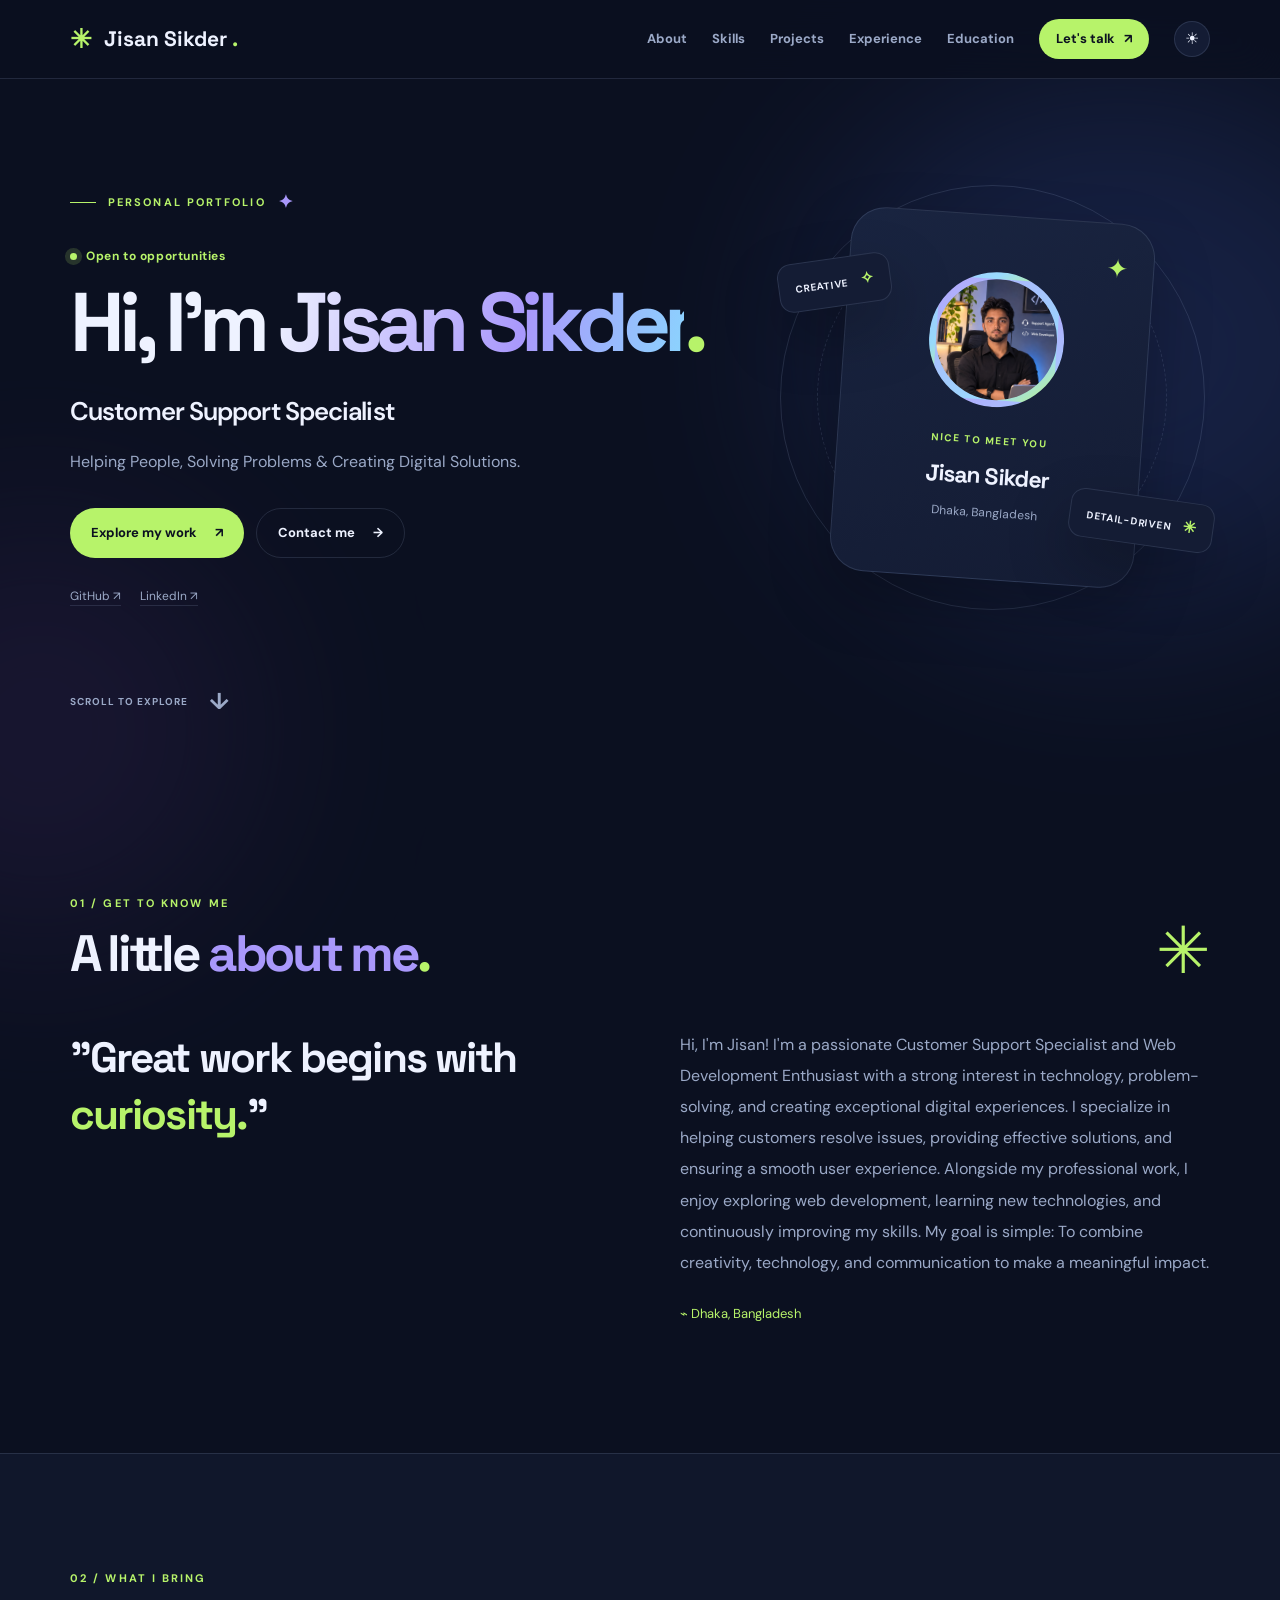
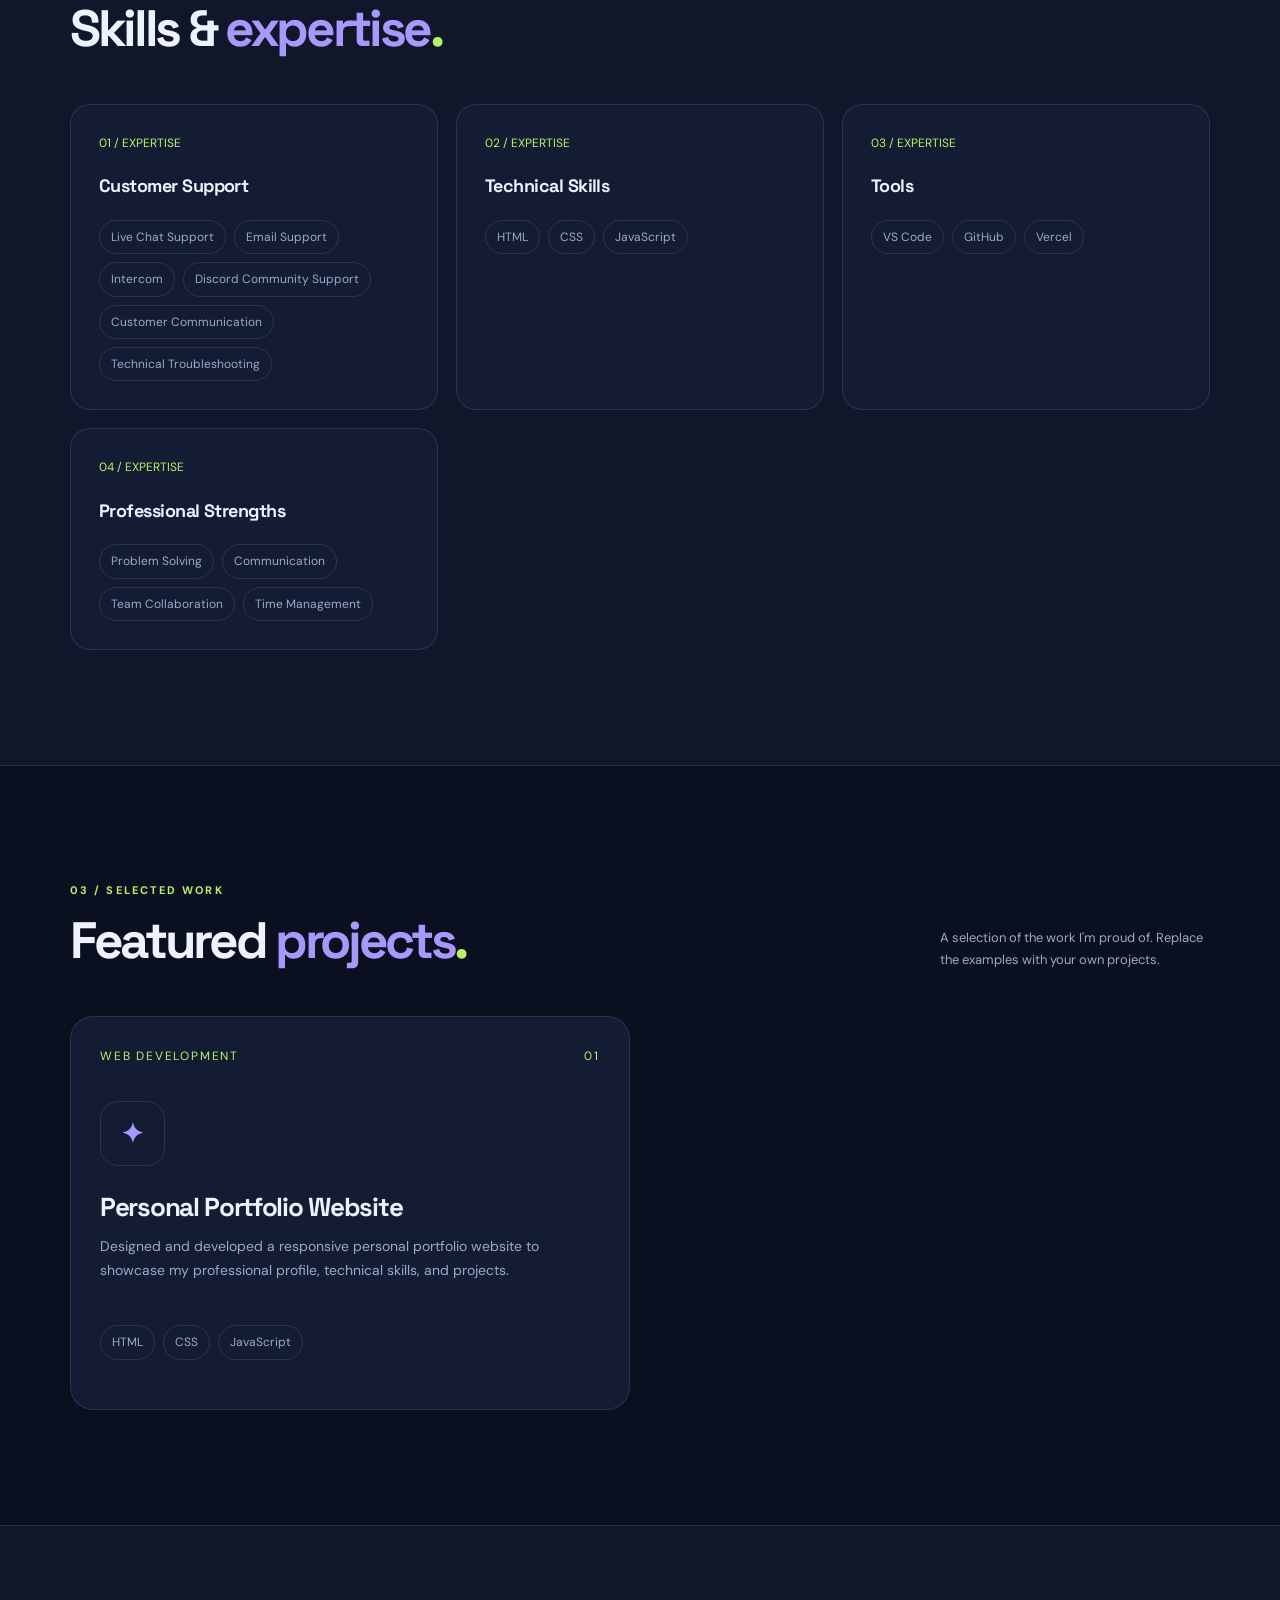
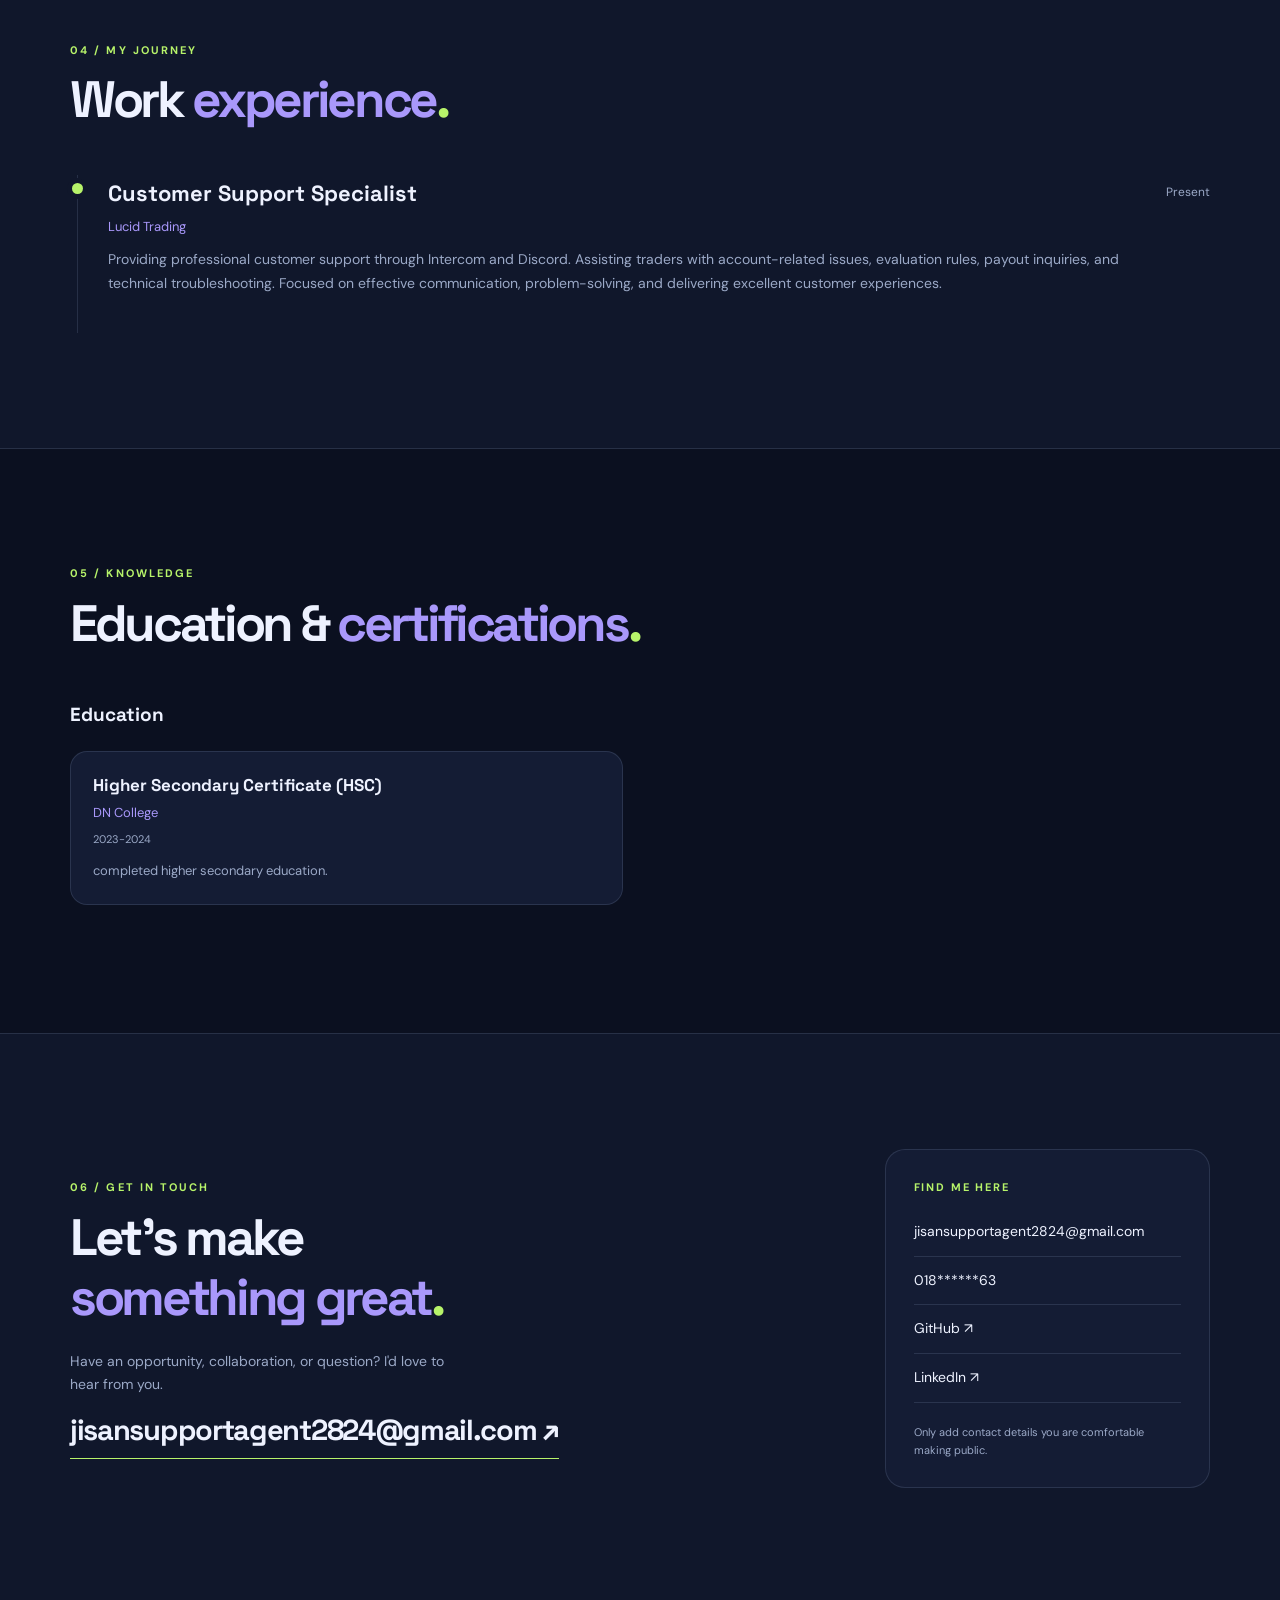
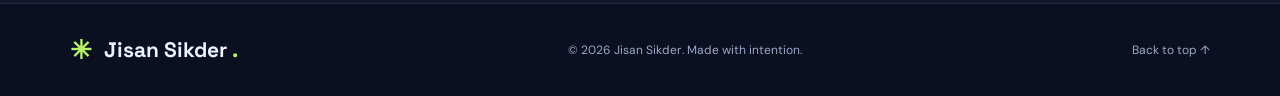
==== index.html @ 28d5f278 "Upload my personal portfolio website" ====
<!DOCTYPE html>
<html lang="en">
<head>
  <meta charset="UTF-8" />
  <meta name="viewport" content="width=device-width, initial-scale=1" />
  <meta name="theme-color" content="#0b1020" />
  <meta name="description" content="Personal portfolio — about, skills, projects and experience." />
  <title>My Portfolio</title>
  <link rel="stylesheet" href="style.css" />
  <script src="data.js"></script>
  <script src="script.js" defer></script>
</head>
<body>
  <a href="#main" class="skip-link">Skip to content</a>
  <div class="glow glow-one" aria-hidden="true"></div>
  <div class="glow glow-two" aria-hidden="true"></div>
  <header class="site-header" id="top">
    <nav class="nav container" aria-label="Main navigation">
      <a href="#top" class="wordmark" aria-label="Back to top"><span class="brand-symbol">✳</span><span id="brand-name">Your Name</span><span class="brand-period">.</span></a>
      <button class="nav-toggle" id="nav-toggle" type="button" aria-expanded="false" aria-controls="nav-links" aria-label="Open menu"><span></span><span></span><span></span></button>
      <div class="nav-links" id="nav-links">
        <a href="#about">About</a>
        <a href="#skills">Skills</a>
        <a href="#projects">Projects</a>
        <a href="#experience">Experience</a>
        <a href="#education">Education</a>
        <a href="#contact" class="nav-contact">Let's talk <span aria-hidden="true">↗</span></a>
        <button class="theme-switch" id="theme-switch" type="button" aria-label="Toggle dark and light theme" title="Toggle theme">☀</button>
      </div>
    </nav>
  </header>

  <main id="main">
    <section class="hero container" aria-labelledby="hero-name">
      <div class="hero-main">
        <div class="hero-copy">
          <p class="eyebrow"><span class="eyebrow-line"></span> PERSONAL PORTFOLIO <span class="star">✦</span></p>
          <p id="availability" class="availability"></p>
          <h1>Hi, I'm <span id="hero-name" class="gradient-text">Your Name</span><span class="dot">.</span></h1>
          <p class="hero-role" id="hero-role">Your Professional Title</p>
          <p class="hero-tagline" id="hero-tagline">Your standout one-line professional introduction.</p>
          <div class="hero-actions">
            <a class="btn btn-primary" href="#projects">Explore my work <span aria-hidden="true">↗</span></a>
            <a class="btn btn-outline" href="#contact">Contact me <span aria-hidden="true">→</span></a>
            <a class="btn btn-outline hide" id="resume-link" href="#" download>Download CV <span aria-hidden="true">↓</span></a>
          </div>
          <div class="hero-social" id="hero-social" aria-label="Social links"></div>
        </div>
        <div class="hero-visual" aria-label="Personal introduction graphic">
          <div class="orbit orbit-one"></div><div class="orbit orbit-two"></div>
          <div class="profile-card">
            <div class="profile-corner">✦</div>
            <div id="profile-picture" class="avatar" aria-hidden="true">YN</div>
            <span class="profile-label">NICE TO MEET YOU</span>
            <strong id="profile-name">Your Name</strong>
            <span id="profile-location" class="profile-location">Your City, Country</span>
          </div>
          <div class="float-tag tag-one">CREATIVE <span>✧</span></div>
          <div class="float-tag tag-two">DETAIL-DRIVEN <span>✳</span></div>
        </div>
      </div>
      <div class="scroll-hint">SCROLL TO EXPLORE <span aria-hidden="true">↓</span></div>
    </section>

    <section class="section container" id="about" aria-labelledby="about-title">
      <div class="section-title-row"><div><p class="eyebrow">01 / GET TO KNOW ME</p><h2 id="about-title">A little <em>about me</em><span class="dot">.</span></h2></div><span class="section-decoration">✳</span></div>
      <div class="about-layout"><div class="large-quote">"Great work begins with <span>curiosity.</span>"</div><div><div id="about-body" class="about-body"></div><p class="location-line">⌁ <span id="about-location">Your City, Country</span></p></div></div>
    </section>

    <section class="section section-tinted" id="skills" aria-labelledby="skills-title">
      <div class="container"><div class="section-title-row"><div><p class="eyebrow">02 / WHAT I BRING</p><h2 id="skills-title">Skills &amp; <em>expertise</em><span class="dot">.</span></h2></div></div><div id="skills-grid" class="skills-grid"></div></div>
    </section>

    <section class="section container" id="projects" aria-labelledby="projects-title">
      <div class="section-title-row"><div><p class="eyebrow">03 / SELECTED WORK</p><h2 id="projects-title">Featured <em>projects</em><span class="dot">.</span></h2></div><p class="section-intro">A selection of the work I'm proud of. Replace the examples with your own projects.</p></div><div id="projects-grid" class="projects-grid"></div>
    </section>

    <section class="section section-tinted" id="experience" aria-labelledby="experience-title">
      <div class="container"><div class="section-title-row"><div><p class="eyebrow">04 / MY JOURNEY</p><h2 id="experience-title">Work <em>experience</em><span class="dot">.</span></h2></div></div><div id="experience-list" class="timeline"></div></div>
    </section>

    <section class="section container" id="education" aria-labelledby="education-title">
      <div class="section-title-row"><div><p class="eyebrow">05 / KNOWLEDGE</p><h2 id="education-title">Education &amp; <em>certifications</em><span class="dot">.</span></h2></div></div><div class="education-grid"><div><h3 class="subsection-title">Education</h3><div id="education-list" class="education-list"></div></div><div id="cert-wrap"><h3 class="subsection-title">Certifications</h3><div id="cert-list" class="education-list"></div></div></div>
    </section>

    <section class="section contact-section" id="contact" aria-labelledby="contact-title">
      <div class="container contact-layout"><div><p class="eyebrow">06 / GET IN TOUCH</p><h2 id="contact-title">Let's make<br/><em>something great</em><span class="dot">.</span></h2><p id="contact-intro" class="contact-intro">Have an opportunity, collaboration, or question? I'd love to hear from you.</p><a class="big-email" id="contact-email" href="mailto:you@example.com">you@example.com <span aria-hidden="true">↗</span></a></div><div class="contact-card"><p class="contact-card-label">FIND ME HERE</p><div id="contact-links" class="contact-links"></div><p class="privacy-note">Only add contact details you are comfortable making public.</p></div></div>
    </section>
  </main>

  <footer class="footer"><div class="container footer-inner"><a class="wordmark" href="#top"><span class="brand-symbol">✳</span><span id="footer-name">Your Name</span><span class="brand-period">.</span></a><p>© <span id="year"></span> <span id="copyright-name">Your Name</span>. Made with intention.</p><a href="#top" class="back-to-top">Back to top ↑</a></div></footer>
</body>
</html>
---- style.css ----
@import url('https://fonts.googleapis.com/css2?family=DM+Sans:wght@400;500;600;700&family=Space+Grotesk:wght@400;500;600;700&display=swap');
:root{--bg:#0b1020;--bg-tinted:#10172b;--card:#141c34;--card2:#192440;--text:#eef2ff;--muted:#9ba9c7;--border:rgba(194,211,255,.13);--accent:#b7f36a;--purple:#a998fb;--blue:#8ad5fe;--shadow:0 25px 60px rgba(0,0,0,.25);color-scheme:dark}
:root[data-theme="light"]{--bg:#f7f8fd;--bg-tinted:#eef2fa;--card:#fff;--card2:#e9eff9;--text:#19213b;--muted:#5d6681;--border:rgba(35,50,90,.14);--accent:#4c7920;--purple:#6953d5;--blue:#2867a3;--shadow:0 20px 50px rgba(40,55,100,.09);color-scheme:light}
*{box-sizing:border-box}html{scroll-behavior:smooth;scroll-padding-top:90px}body{margin:0;background:var(--bg);color:var(--text);font:16px/1.7 'DM Sans',sans-serif;overflow-x:hidden}a{color:inherit;text-decoration:none}button{font:inherit}a:focus-visible,button:focus-visible{outline:3px solid var(--accent);outline-offset:4px}::selection{background:var(--accent);color:var(--bg)}.container{width:min(1140px,calc(100% - 48px));margin-inline:auto}.hide{display:none!important}.dot{color:var(--accent)}.glow{position:absolute;pointer-events:none;filter:blur(100px);opacity:.28;border-radius:50%;z-index:-1}.glow-one{top:80px;right:-150px;width:620px;height:540px;background:#334b9a}.glow-two{top:520px;left:-170px;width:420px;height:420px;background:#3d265c}.skip-link{position:absolute;left:-100vw;top:6px;padding:10px;background:var(--accent);color:#111;z-index:100}.skip-link:focus{left:8px}.site-header{position:sticky;top:0;z-index:20;border-bottom:1px solid var(--border);background:color-mix(in srgb,var(--bg) 85%,transparent);backdrop-filter:blur(20px)}.nav{height:78px;display:flex;align-items:center;justify-content:space-between;gap:22px}.wordmark{font-family:'Space Grotesk',sans-serif;white-space:nowrap;font-size:21px;font-weight:700;display:inline-flex;align-items:center;gap:5px}.brand-symbol{color:var(--accent);font-size:26px;padding-right:7px}.brand-period{color:var(--accent)}.nav-links{display:flex;align-items:center;gap:25px}.nav-links>a{font-size:13px;font-weight:700;color:var(--muted);transition:color .2s}.nav-links>a:hover{color:var(--text)}.nav-links>a.nav-contact{background:var(--accent);color:var(--bg);padding:9px 17px;border-radius:30px}.nav-contact span{margin-left:6px}.theme-switch{border:1px solid var(--border);color:var(--text);background:var(--card);width:36px;height:36px;border-radius:50%;cursor:pointer}.nav-toggle{display:none;background:none;border:0;cursor:pointer;padding:7px}.nav-toggle span{display:block;width:23px;height:2px;background:var(--text);margin:5px 0}.hero{min-height:700px;padding-top:93px;position:relative}.hero-main{display:grid;grid-template-columns:1.2fr .8fr;gap:50px;align-items:center}.eyebrow{font-size:11px;color:var(--accent);font-weight:700;letter-spacing:.19em;display:flex;gap:12px;align-items:center;text-transform:uppercase}.eyebrow-line{width:26px;height:1px;background:var(--accent)}.star{color:var(--purple);font-size:18px}.availability{margin:28px 0 10px;color:var(--accent);font-size:12px;letter-spacing:.05em;font-weight:700}.availability:not(:empty):before{content:'';display:inline-block;width:7px;height:7px;background:var(--accent);border-radius:50%;margin-right:9px;box-shadow:0 0 0 5px color-mix(in srgb,var(--accent) 16%,transparent)}h1,h2,h3,p{margin-top:0}h1,h2,h3,.large-quote,.profile-card strong{font-family:'Space Grotesk',sans-serif}h1{font-size:clamp(55px,6.5vw,99px);line-height:1.03;letter-spacing:-.075em;max-width:770px;margin:14px 0 24px;font-weight:700}.gradient-text{background:linear-gradient(105deg,var(--text),var(--purple) 60%,var(--blue));color:transparent;background-clip:text;-webkit-background-clip:text}.hero-role{font-size:clamp(20px,2vw,28px);font-weight:600;letter-spacing:-.035em;margin-bottom:13px}.hero-tagline{color:var(--muted);max-width:530px;font-size:16px;line-height:1.85}.hero-actions{display:flex;gap:12px;flex-wrap:wrap;margin-top:32px}.btn{display:inline-flex;align-items:center;gap:18px;font-size:13px;font-weight:700;border-radius:40px;padding:13px 21px;transition:transform .2s}.btn:hover{transform:translateY(-3px)}.btn-primary{background:var(--accent);color:var(--bg)}.btn-outline{border:1px solid var(--border);color:var(--text)}.hero-social{display:flex;gap:19px;margin-top:28px;flex-wrap:wrap}.hero-social a{color:var(--muted);font-size:12px;text-decoration:underline;text-decoration-color:var(--border);text-underline-offset:5px}.hero-social a:hover{color:var(--accent)}.hero-visual{position:relative;min-height:450px;display:grid;place-items:center}.orbit{position:absolute;border:1px solid var(--border);border-radius:50%;width:425px;height:425px}.orbit-two{width:350px;height:350px;border-style:dashed;transform:rotate(25deg)}.profile-card{position:relative;display:flex;flex-direction:column;align-items:center;justify-content:center;text-align:center;background:linear-gradient(160deg,var(--card2),var(--card));border:1px solid var(--border);border-radius:35px;width:305px;height:365px;box-shadow:var(--shadow);transform:rotate(4deg)}.profile-corner{position:absolute;right:25px;top:22px;color:var(--accent);font-size:26px}.avatar{width:135px;height:135px;border-radius:50%;display:grid;place-items:center;margin-bottom:25px;background:linear-gradient(140deg,#a998fb,#8ad5fe 75%,#b7f36a);color:#152035;font-size:40px;font-family:'Space Grotesk',sans-serif;font-weight:700;letter-spacing:-.06em;border:7px solid rgba(255,255,255,.13);overflow:hidden}.avatar img{width:100%;height:100%;object-fit:cover}.profile-label{font-size:10px;font-weight:700;color:var(--accent);letter-spacing:.16em;margin-bottom:8px}.profile-card strong{font-size:23px;letter-spacing:-.04em}.profile-location{font-size:12px;color:var(--muted);margin-top:7px}.float-tag{position:absolute;z-index:2;border:1px solid var(--border);background:var(--card);padding:10px 16px;border-radius:14px;color:var(--text);font-size:10px;letter-spacing:.08em;font-weight:700;box-shadow:var(--shadow)}.float-tag span{color:var(--accent);margin-left:9px;font-size:16px}.tag-one{left:1%;top:19%;transform:rotate(-8deg)}.tag-two{right:-1%;bottom:17%;transform:rotate(8deg)}.scroll-hint{margin-top:60px;display:flex;justify-content:space-between;align-items:center;max-width:160px;color:var(--muted);font-size:10px;font-weight:700;letter-spacing:.1em}.scroll-hint span{font-size:23px}.section{padding-block:115px}.section-tinted{background:var(--bg-tinted);border-block:1px solid var(--border)}.section-title-row{display:flex;justify-content:space-between;gap:20px;align-items:end;margin-bottom:45px}.section-title-row h2,.contact-section h2{font-size:clamp(34px,4vw,59px);line-height:1.17;letter-spacing:-.065em;margin:10px 0 0}.section-title-row h2 em,.contact-section h2 em{font-style:normal;color:var(--purple)}.section-decoration{font-size:65px;color:var(--accent);line-height:1}.section-intro{max-width:270px;font-size:13px;color:var(--muted);margin-bottom:0}.about-layout{display:grid;grid-template-columns:1fr 1fr;gap:80px;align-items:start}.large-quote{font-size:clamp(26px,3.3vw,44px);line-height:1.35;letter-spacing:-.045em;font-weight:700;max-width:460px}.large-quote span{color:var(--accent)}.about-body p{color:var(--muted);line-height:1.95}.location-line{color:var(--accent);font-size:13px;margin-top:25px}.skills-grid{display:grid;grid-template-columns:repeat(3,1fr);gap:18px}.skill-card{border:1px solid var(--border);background:var(--card);border-radius:20px;padding:28px;min-height:208px}.skill-card h3{font-size:18px;letter-spacing:-.03em;margin-bottom:18px}.skill-number{font-size:12px;color:var(--accent);display:block;margin-bottom:18px}.tags{display:flex;flex-wrap:wrap;gap:8px}.tag{font-size:12px;color:var(--muted);border:1px solid var(--border);padding:6px 11px;border-radius:18px}.projects-grid{display:grid;grid-template-columns:repeat(2,1fr);gap:20px}.project-card{border:1px solid var(--border);border-radius:23px;padding:29px;background:var(--card);transition:transform .2s,border-color .2s}.project-card:hover{transform:translateY(-4px);border-color:var(--purple)}.project-top{display:flex;justify-content:space-between;align-items:center}.project-top span{color:var(--accent);font-size:12px;letter-spacing:.15em}.project-mark{width:65px;height:65px;border:1px solid var(--border);border-radius:18px;display:grid;place-items:center;color:var(--purple);font:700 27px 'Space Grotesk',sans-serif;margin:35px 0 19px}.project-card h3{font-size:26px;letter-spacing:-.05em;margin-bottom:6px}.project-card p{color:var(--muted);font-size:14px;margin-bottom:20px;min-height:70px}.project-card .tags{margin-bottom:20px}.project-links{display:flex;gap:18px;font-size:12px;font-weight:700;color:var(--accent)}.project-links a:hover{text-decoration:underline}.timeline{border-left:1px solid var(--border);padding-left:30px;margin-left:7px}.timeline-item{position:relative;display:flex;justify-content:space-between;gap:28px;padding-bottom:38px}.timeline-item:before{content:'';position:absolute;left:-36px;top:8px;width:11px;height:11px;border-radius:50%;background:var(--accent);box-shadow:0 0 0 5px var(--bg-tinted)}.timeline-item h3{font-size:22px;margin:0 0 3px}.timeline-item .org{color:var(--purple);font-size:13px;margin-bottom:10px}.timeline-item p{color:var(--muted);font-size:14px;margin-bottom:0}.period{white-space:nowrap;color:var(--muted);font-size:12px;padding-top:7px}.education-grid{display:grid;grid-template-columns:1fr 1fr;gap:35px}.subsection-title{font-size:19px;margin-bottom:20px}.education-item{border:1px solid var(--border);background:var(--card);padding:22px;border-radius:17px;margin-bottom:13px}.education-item h4{margin:0;font:700 17px 'Space Grotesk',sans-serif}.education-item .org{font-size:13px;color:var(--purple);margin:6px 0 0}.education-item .edu-period{font-size:11px;color:var(--muted);margin-top:6px}.education-item .edu-desc{font-size:13px;color:var(--muted);margin:7px 0 0}.education-item a{font-size:12px;color:var(--accent)}.contact-section{background:var(--bg-tinted);border-top:1px solid var(--border)}.contact-layout{display:grid;grid-template-columns:1.4fr .6fr;gap:55px;align-items:center}.contact-section h2{margin-bottom:22px}.contact-intro{color:var(--muted);font-size:14px;max-width:400px}.big-email{display:inline-block;font:700 clamp(17px,2.6vw,29px) 'Space Grotesk',sans-serif;letter-spacing:-.045em;border-bottom:1px solid var(--accent);padding-bottom:10px;overflow-wrap:anywhere}.big-email span{color:var(--accent)}.contact-card{border:1px solid var(--border);background:var(--card);padding:28px;border-radius:20px}.contact-card-label{color:var(--accent);letter-spacing:.17em;font-weight:700;font-size:11px}.contact-links a,.contact-links p{display:block;border-bottom:1px solid var(--border);padding:12px 0;color:var(--text);font-size:14px;margin:0}.contact-links a span{float:right;color:var(--accent)}.privacy-note{font-size:11px;color:var(--muted);line-height:1.6;margin:21px 0 0}.footer{border-top:1px solid var(--border);padding:24px 0}.footer-inner{display:flex;align-items:center;justify-content:space-between;gap:20px}.footer p,.back-to-top{color:var(--muted);font-size:12px;margin:0}.empty-state{font-size:14px;color:var(--muted);padding:20px;border:1px dashed var(--border);border-radius:14px}
@media(max-width:980px){.nav-links{gap:14px}.hero-main{gap:20px}.hero-visual{transform:scale(.85);transform-origin:center}.skills-grid{grid-template-columns:repeat(2,1fr)}}
@media(max-width:760px){.container{width:min(100% - 36px,1140px)}.nav{height:70px}.nav-toggle{display:block;z-index:22}.nav-links{display:none;position:absolute;top:70px;left:0;right:0;padding:18px;background:var(--card);border-bottom:1px solid var(--border);flex-direction:column;align-items:stretch;gap:9px}.nav-links.open{display:flex}.nav-links>a{padding:8px}.nav-links>a.nav-contact{text-align:center}.theme-switch{align-self:flex-start}.hero{padding-top:58px;min-height:auto}.hero-main{grid-template-columns:1fr;gap:10px}.hero-visual{transform:scale(.88);min-height:430px}.scroll-hint{margin-top:5px}.section{padding-block:75px}.about-layout,.education-grid,.contact-layout{grid-template-columns:1fr;gap:25px}.skills-grid,.projects-grid{grid-template-columns:1fr}.section-title-row{align-items:start}.section-intro{display:none}.section-decoration{display:none}.footer-inner{flex-wrap:wrap}.timeline-item{flex-direction:column;gap:0}.period{order:-1;margin-bottom:8px}}@media(max-width:400px){h1{font-size:49px}.hero-visual{transform:scale(.72);margin:-35px 0}.hero-actions .btn{padding:12px 16px;font-size:12px}.hero{padding-top:40px}.profile-card{width:300px}}
@media(prefers-reduced-motion:reduce){html{scroll-behavior:auto}*,*:before,*:after{transition:none!important;animation:none!important}}
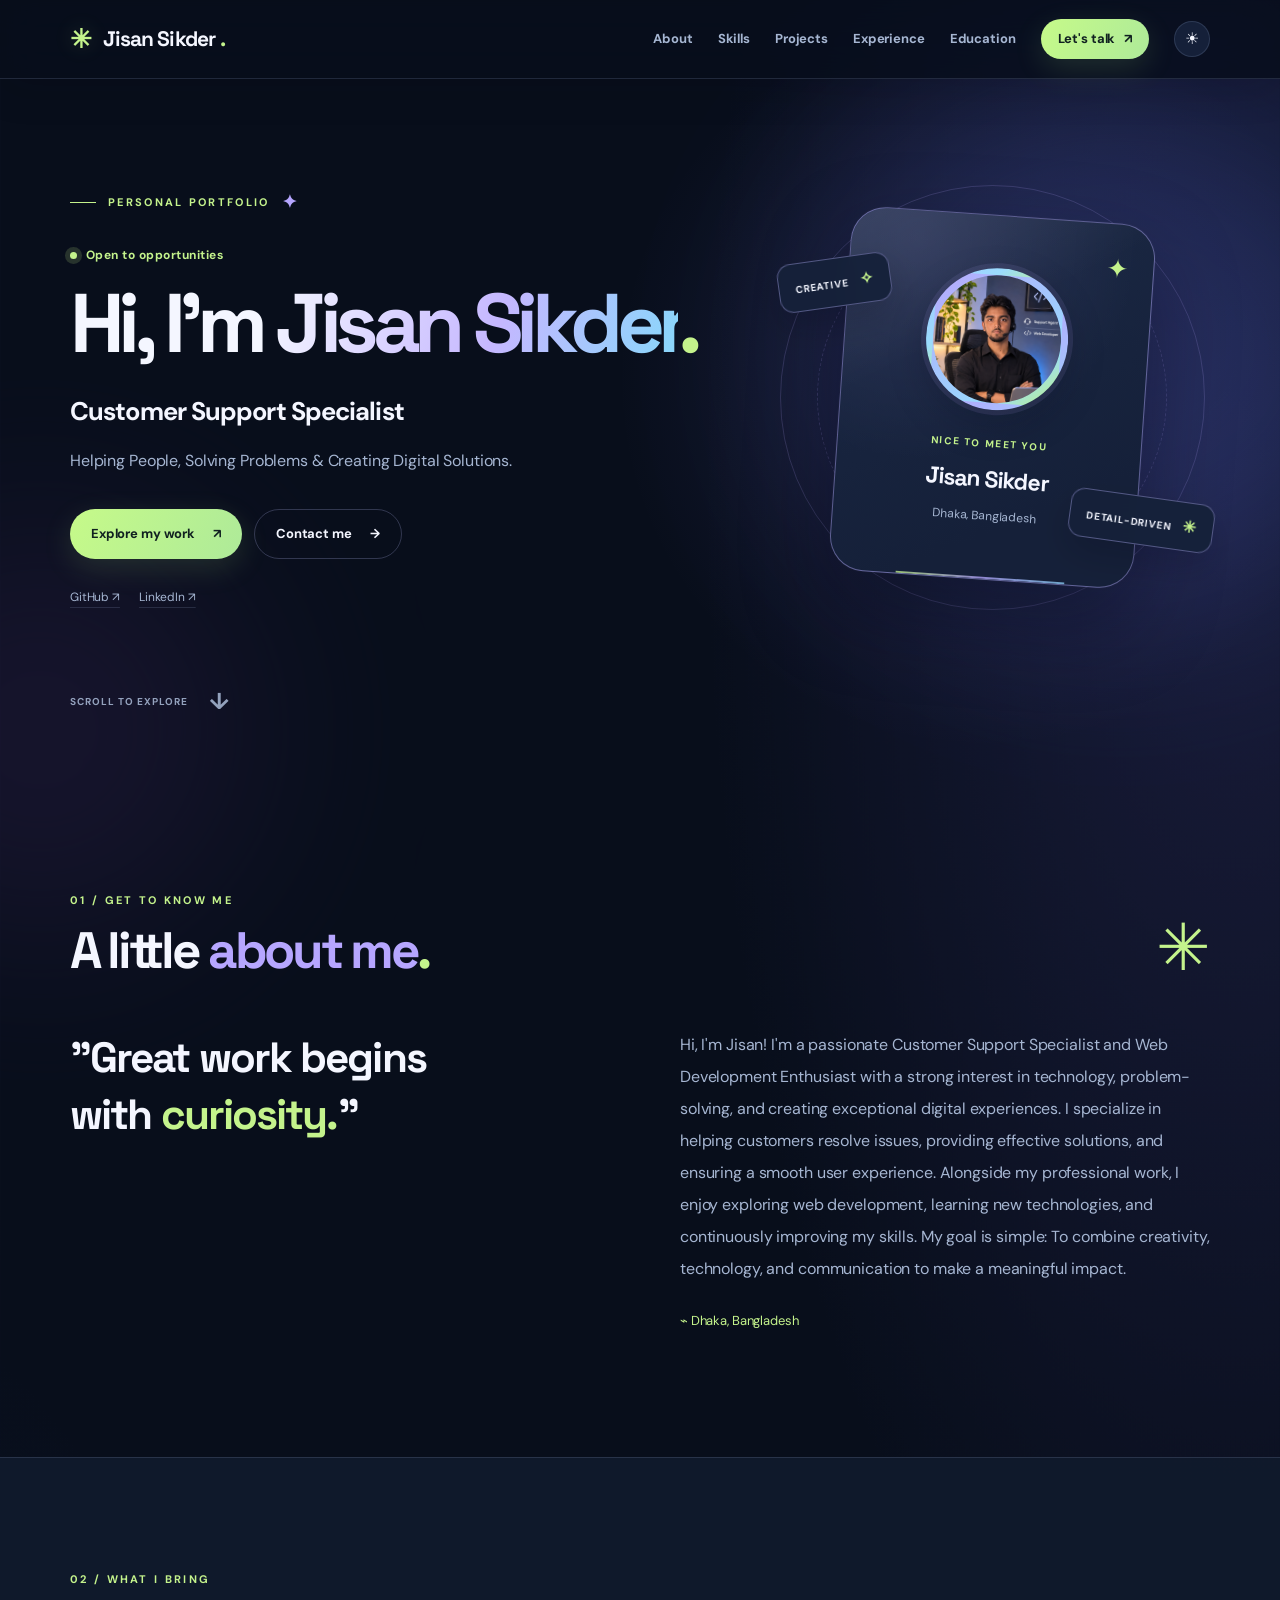
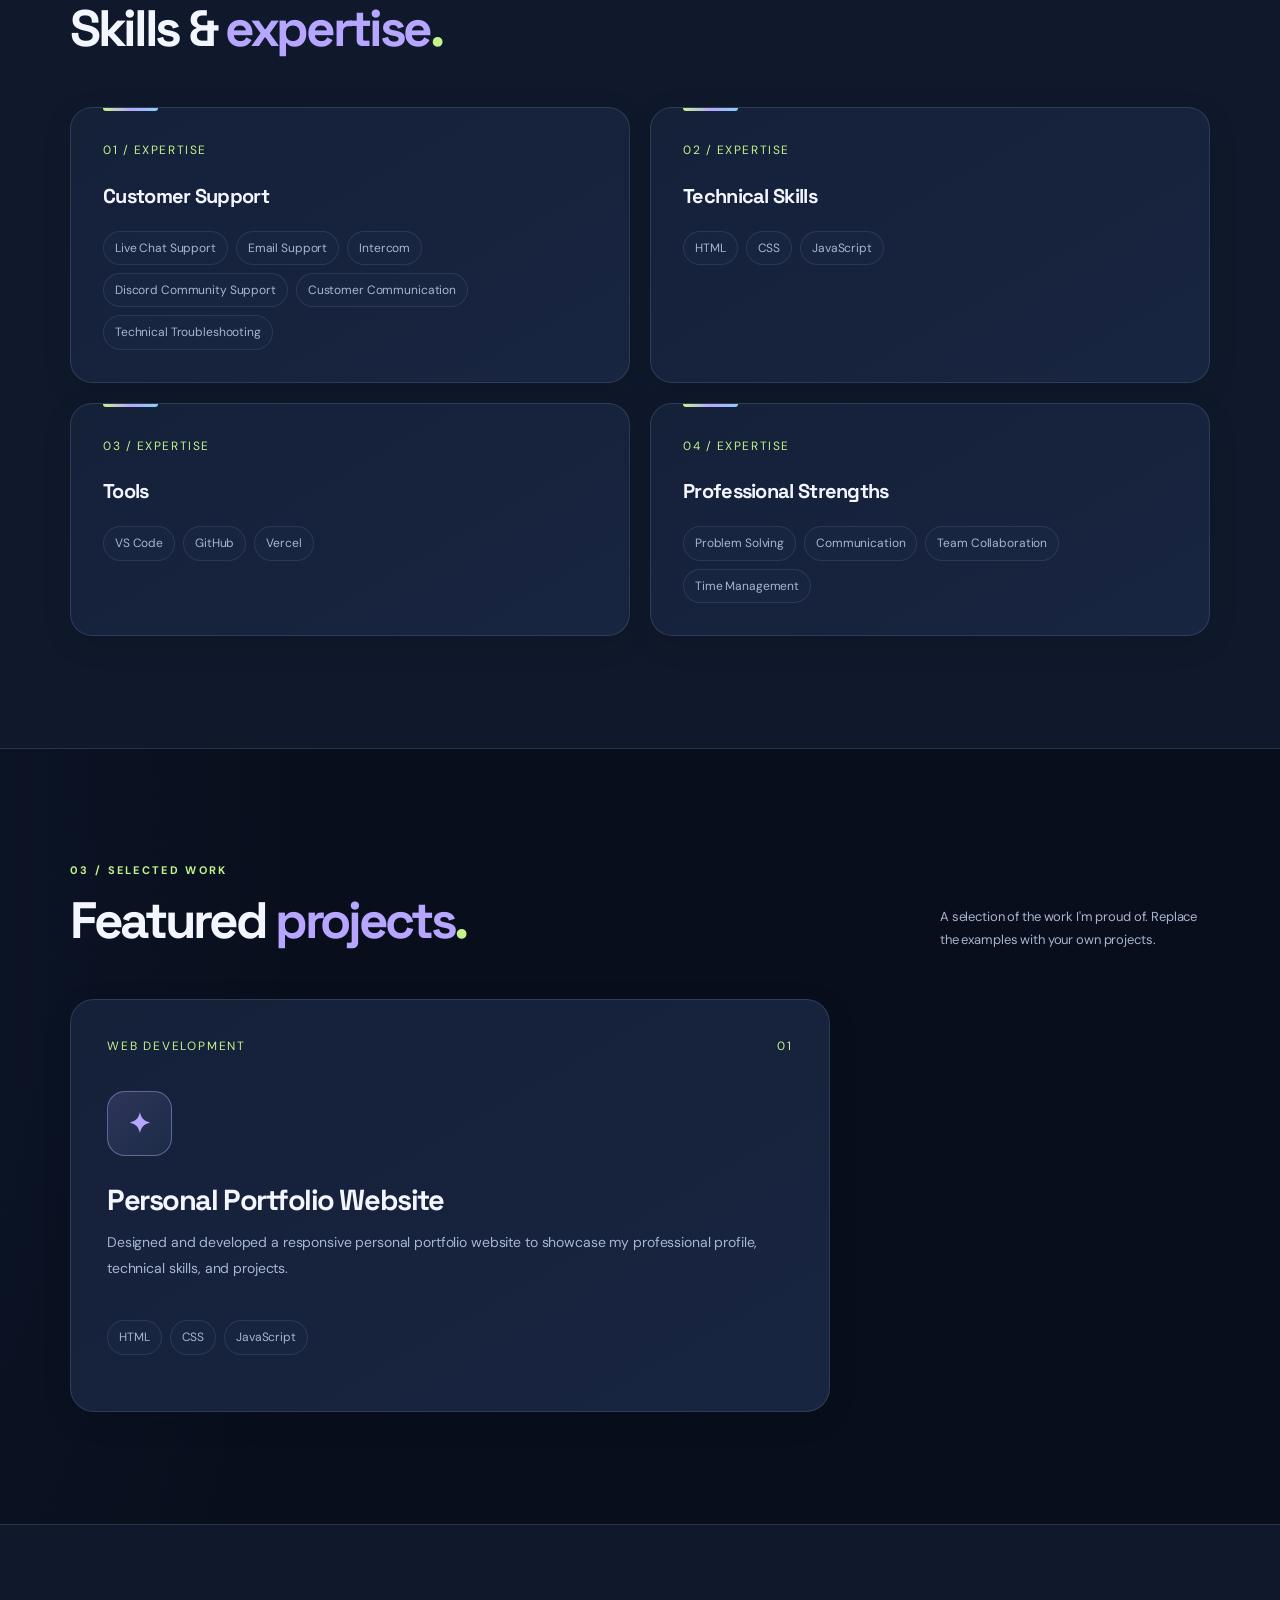
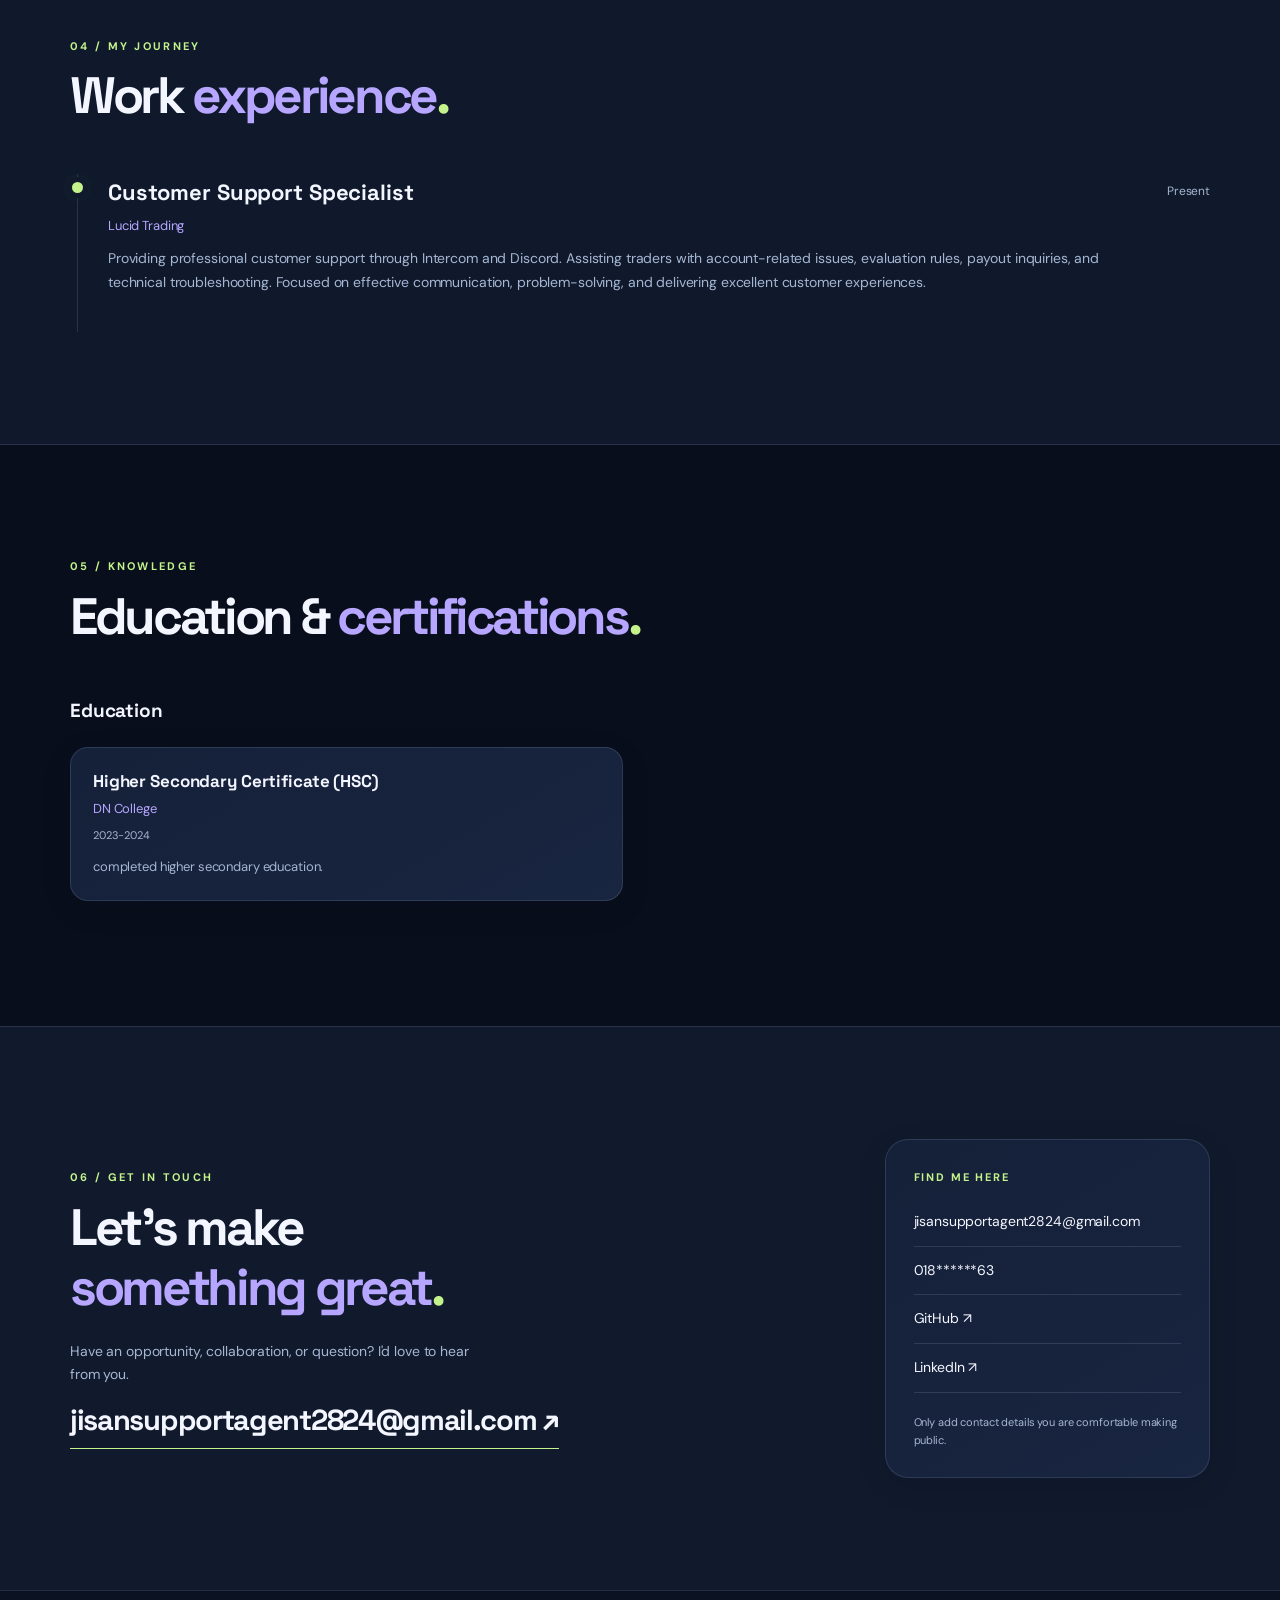
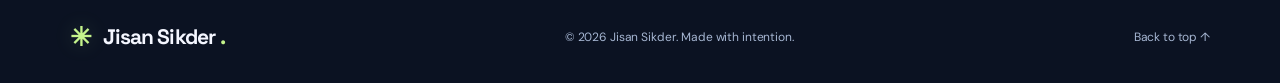
==== commit f037331c: "Add premium-overrides.css stylesheet link" ====
--- a/index.html
+++ b/index.html
@@ -7,6 +7,7 @@
   <meta name="description" content="Personal portfolio — about, skills, projects and experience." />
   <title>My Portfolio</title>
   <link rel="stylesheet" href="style.css" />
+  <link rel="stylesheet" href="premium-overrides.css">
   <script src="data.js"></script>
   <script src="script.js" defer></script>
 </head>
--- a/premium-overrides.css
+++ b/premium-overrides.css
@@ -0,0 +1,274 @@
+/* =============================================================
+   JISAN SIKDER | SIGNATURE PORTFOLIO — PROFESSIONAL EDITION V2
+   Add AFTER style.css. Do not replace your original style.css.
+   Compatible with current portfolio HTML / data.js / script.js.
+   ============================================================= */
+
+/* 01 — Restrained executive palette */
+:root {
+  --bg: #080e1b;
+  --bg-tinted: #101a2c;
+  --card: #152039;
+  --card2: #1b2945;
+  --text: #f4f6ff;
+  --muted: #a6b6d2;
+  --border: rgba(192, 210, 250, .14);
+  --accent: #c4f38c;
+  --purple: #b6a6ff;
+  --blue: #8bd0f9;
+  --shadow: 0 28px 70px rgba(1, 5, 18, .33);
+  --premium-line: linear-gradient(90deg, var(--accent), var(--purple), var(--blue));
+}
+:root[data-theme="light"] {
+  --bg: #f7f9fd;
+  --bg-tinted: #eff3fa;
+  --card: #fff;
+  --card2: #f1f4fb;
+  --text: #1a2743;
+  --muted: #566680;
+  --border: rgba(33, 52, 91, .15);
+  --accent: #39651b;
+  --purple: #6a50c7;
+  --blue: #286d9c;
+  --shadow: 0 24px 60px rgba(28, 44, 80, .10);
+}
+
+/* 02 — Page atmosphere and more deliberate typography */
+body {
+  background:
+    radial-gradient(ellipse 55% 36% at 96% 10%, rgba(111, 98, 218, .16), transparent 75%),
+    radial-gradient(ellipse 48% 32% at -12% 51%, rgba(53, 102, 191, .095), transparent 78%),
+    var(--bg);
+  letter-spacing: -.008em;
+  -webkit-font-smoothing: antialiased;
+}
+:root[data-theme="light"] body {
+  background:
+    radial-gradient(ellipse 62% 30% at 92% 12%, rgba(164, 155, 235, .10), transparent 75%),
+    var(--bg);
+}
+h1, h2, h3 { text-wrap: balance; }
+a, button { -webkit-tap-highlight-color: transparent; }
+a:focus-visible, button:focus-visible { outline: 2px solid var(--accent); outline-offset: 4px; }
+
+/* 03 — Top navigation: subtle glass and active-feeling links */
+.site-header {
+  border-bottom: 1px solid var(--border);
+  background: color-mix(in srgb, var(--bg) 83%, transparent);
+  backdrop-filter: saturate(135%) blur(20px);
+  -webkit-backdrop-filter: saturate(135%) blur(20px);
+  box-shadow: 0 12px 38px rgba(1, 6, 18, .12);
+}
+.wordmark { letter-spacing: -.045em; }
+.brand-symbol, .brand-period { text-shadow: 0 0 22px rgba(195, 243, 140, .2); }
+.nav-links > a:not(.nav-contact) { position: relative; }
+.nav-links > a:not(.nav-contact)::after {
+  content: "";
+  position: absolute;
+  left: 0; right: 100%; bottom: -8px;
+  height: 2px;
+  background: var(--premium-line);
+  border-radius: 20px;
+  transition: right .25s ease;
+}
+.nav-links > a:not(.nav-contact):hover::after { right: 0; }
+.theme-switch { transition: transform .25s ease, border-color .25s ease; }
+
+/* 04 — Hero: intentional editorial composition */
+.hero { isolation: isolate; }
+.hero::after {
+  content: "";
+  position: absolute;
+  z-index: -1;
+  pointer-events: none;
+  width: min(60vw, 780px);
+  height: min(60vw, 780px);
+  right: -14%; top: -12%;
+  border-radius: 50%;
+  background: radial-gradient(circle, rgba(145, 128, 247, .14), transparent 68%);
+}
+.eyebrow { letter-spacing: .21em; }
+.availability { letter-spacing: .04em; }
+.hero h1 {
+  letter-spacing: -.079em;
+  line-height: 1.035;
+  text-wrap: balance;
+}
+.gradient-text {
+  background: linear-gradient(108deg, var(--text) 0%, #c5b7ff 55%, #8cd5fb 96%);
+  -webkit-background-clip: text;
+  background-clip: text;
+  color: transparent;
+}
+:root[data-theme="light"] .gradient-text {
+  background: linear-gradient(108deg, var(--text) 0%, #7461c8 58%, #337cad 100%);
+  -webkit-background-clip: text;
+  background-clip: text;
+  color: transparent;
+}
+.hero-role { font-weight: 700; letter-spacing: -.035em; }
+.hero-tagline { max-width: 550px; line-height: 1.9; }
+.scroll-hint { opacity: .88; }
+
+/* 05 — Confident call-to-action buttons */
+.btn, .nav-links > a.nav-contact {
+  border-radius: 999px;
+  transition: transform .25s ease, box-shadow .25s ease, border-color .25s ease, background .25s ease;
+}
+.btn-primary, .nav-links > a.nav-contact {
+  background: linear-gradient(115deg, #c6fa89 0%, #aeea99 100%);
+  color: #102020;
+  box-shadow: 0 9px 30px rgba(168, 231, 124, .14);
+}
+.btn-outline { border-color: color-mix(in srgb, var(--border) 90%, var(--purple)); }
+.btn-outline:hover { background: color-mix(in srgb, var(--purple) 9%, transparent); }
+.hero-social a { text-underline-offset: 6px; transition: color .2s ease; }
+
+/* 06 — Signature personal profile card */
+.profile-card {
+  overflow: hidden;
+  background:
+    radial-gradient(circle at 22% 8%, rgba(181, 164, 255, .12), transparent 54%),
+    linear-gradient(155deg, var(--card2), var(--card) 78%);
+  border: 1px solid color-mix(in srgb, var(--purple) 35%, var(--border));
+  box-shadow: 0 35px 85px rgba(1, 5, 18, .39), 0 0 0 1px rgba(255, 255, 255, .02);
+  transition: transform .4s cubic-bezier(.2,.75,.3,1), box-shadow .4s ease, border-color .4s ease;
+}
+.profile-card::before {
+  content: "";
+  position: absolute;
+  inset: 0;
+  border-radius: inherit;
+  background: linear-gradient(150deg, rgba(255,255,255,.08), transparent 35%);
+  pointer-events: none;
+}
+.profile-card::after {
+  content: "";
+  position: absolute;
+  left: 22%; right: 22%; bottom: 0;
+  height: 2px;
+  background: var(--premium-line);
+  opacity: .76;
+}
+.avatar {
+  width: 142px;
+  height: 142px;
+  box-shadow: 0 0 0 5px rgba(185, 169, 255, .10), 0 14px 38px rgba(4, 8, 25, .22);
+}
+.avatar img { transition: transform .5s ease; }
+.float-tag {
+  background: color-mix(in srgb, var(--card) 94%, transparent);
+  border-color: color-mix(in srgb, var(--purple) 28%, var(--border));
+  backdrop-filter: blur(13px);
+  -webkit-backdrop-filter: blur(13px);
+  box-shadow: 0 16px 34px rgba(0, 5, 18, .18);
+}
+.orbit { border-color: color-mix(in srgb, var(--purple) 18%, transparent); }
+
+/* 07 — Consistent section rhythm and polished headlines */
+.section { padding-block: 112px; }
+.section-title-row { margin-bottom: 48px; }
+.section-title-row h2, .contact-section h2 { letter-spacing: -.065em; }
+.section-title-row h2 em, .contact-section h2 em { color: var(--purple); }
+.large-quote { text-wrap: balance; }
+.about-body p { line-height: 2; }
+.section-tinted { background: color-mix(in srgb, var(--bg-tinted) 96%, transparent); }
+
+/* 08 — Skills: designed like capability panels, not generic boxes */
+.skills-grid { grid-template-columns: repeat(2, minmax(0, 1fr)); gap: 20px; }
+.skill-card, .project-card, .education-item, .contact-card {
+  border: 1px solid var(--border);
+  background: linear-gradient(150deg, var(--card) 0%, var(--card2) 165%);
+  box-shadow: 0 8px 30px rgba(0, 6, 22, .10);
+  transition: transform .3s ease, border-color .3s ease, box-shadow .3s ease;
+}
+.skill-card {
+  position: relative;
+  overflow: hidden;
+  padding: 32px;
+  min-height: 225px;
+  border-radius: 22px;
+}
+.skill-card::before {
+  content: "";
+  position: absolute;
+  top: 0; left: 32px;
+  width: 55px; height: 3px;
+  border-radius: 0 0 6px 6px;
+  background: var(--premium-line);
+}
+.skill-card h3 { font-size: 20px; letter-spacing: -.035em; }
+.skill-number { letter-spacing: .13em; }
+.tag {
+  background: color-mix(in srgb, var(--card2) 55%, transparent);
+  color: var(--muted);
+  border-color: color-mix(in srgb, var(--border) 78%, transparent);
+  transition: color .2s ease, border-color .2s ease;
+}
+
+/* 09 — Project case study: more emphasis on real work */
+.project-card { padding: 36px; border-radius: 24px; }
+.project-card .project-mark {
+  background: linear-gradient(135deg, rgba(173, 154, 250, .17), rgba(122, 210, 252, .06));
+  border-color: color-mix(in srgb, var(--purple) 34%, var(--border));
+}
+.project-card h3 { font-size: clamp(24px, 2.4vw, 29px); }
+.project-card p { line-height: 1.85; }
+.project-links a { text-underline-offset: 5px; }
+.projects-grid > .project-card:only-child { grid-column: 1 / -1; max-width: 760px; }
+
+/* 10 — Experience, education, and contact: clean and readable */
+.timeline-item::before {
+  box-shadow: 0 0 0 5px var(--bg-tinted), 0 0 15px rgba(181, 239, 143, .18);
+}
+.education-item { border-radius: 18px; }
+.contact-card { border-radius: 23px; }
+.big-email { transition: color .25s ease; }
+.big-email:hover { color: var(--purple); }
+.footer { background: color-mix(in srgb, var(--bg-tinted) 42%, transparent); }
+
+/* 11 — Micro-interactions for mouse / trackpad users only */
+@media (hover: hover) and (pointer: fine) {
+  .btn:hover, .nav-links > a.nav-contact:hover { transform: translateY(-3px); }
+  .btn-primary:hover, .nav-links > a.nav-contact:hover { box-shadow: 0 14px 32px rgba(172, 233, 130, .24); }
+  .profile-card:hover {
+    transform: rotate(0deg) translateY(-7px);
+    border-color: color-mix(in srgb, var(--purple) 65%, var(--border));
+    box-shadow: 0 44px 95px rgba(1, 5, 18, .47), 0 0 50px rgba(152, 130, 243, .10);
+  }
+  .profile-card:hover .avatar img { transform: scale(1.055); }
+  .skill-card:hover, .project-card:hover, .contact-card:hover {
+    transform: translateY(-5px);
+    border-color: color-mix(in srgb, var(--purple) 58%, var(--border));
+    box-shadow: 0 20px 45px rgba(1, 5, 18, .20);
+  }
+  .skill-card:hover .tag { border-color: color-mix(in srgb, var(--purple) 33%, var(--border)); }
+  .education-item:hover { border-color: var(--purple); }
+  .theme-switch:hover { transform: rotate(12deg); border-color: var(--purple); }
+}
+
+/* 12 — Mobile usability stays first-class */
+@media (max-width: 980px) {
+  .hero::after { right: -25%; }
+}
+@media (max-width: 760px) {
+  .section { padding-block: 76px; }
+  .skills-grid { grid-template-columns: 1fr; }
+  .skill-card { min-height: auto; padding: 26px; }
+  .project-card { padding: 27px; }
+  .profile-card { box-shadow: 0 23px 56px rgba(1, 5, 18, .28); }
+  .nav-links > a:not(.nav-contact)::after { display: none; }
+  .hero::after { width: 95%; height: 58%; right: -42%; top: 7%; }
+}
+@media (max-width: 400px) {
+  .avatar { width: 135px; height: 135px; }
+  .profile-card { width: 300px; }
+  .hero h1 { letter-spacing: -.065em; }
+}
+@media (prefers-reduced-motion: reduce) {
+  *, *::before, *::after {
+    animation: none !important;
+    scroll-behavior: auto !important;
+    transition-duration: .01ms !important;
+  }
+}
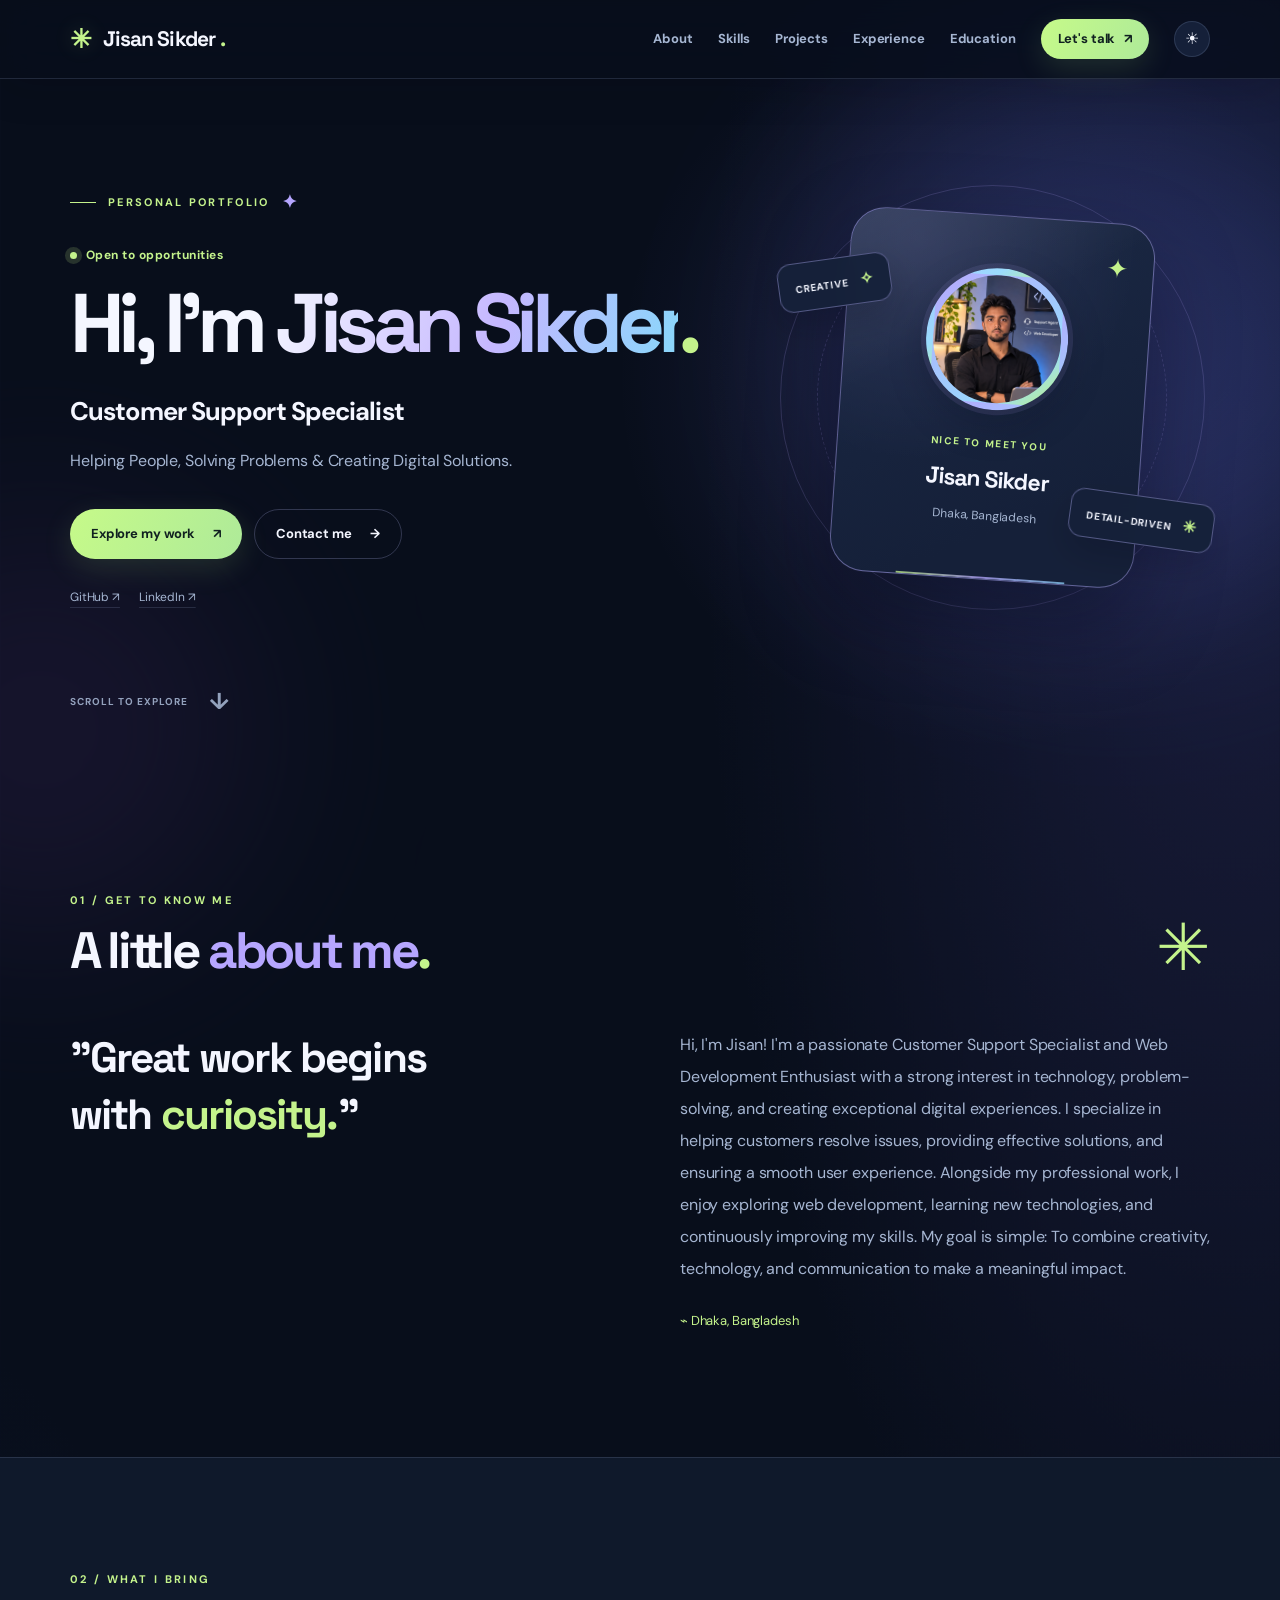
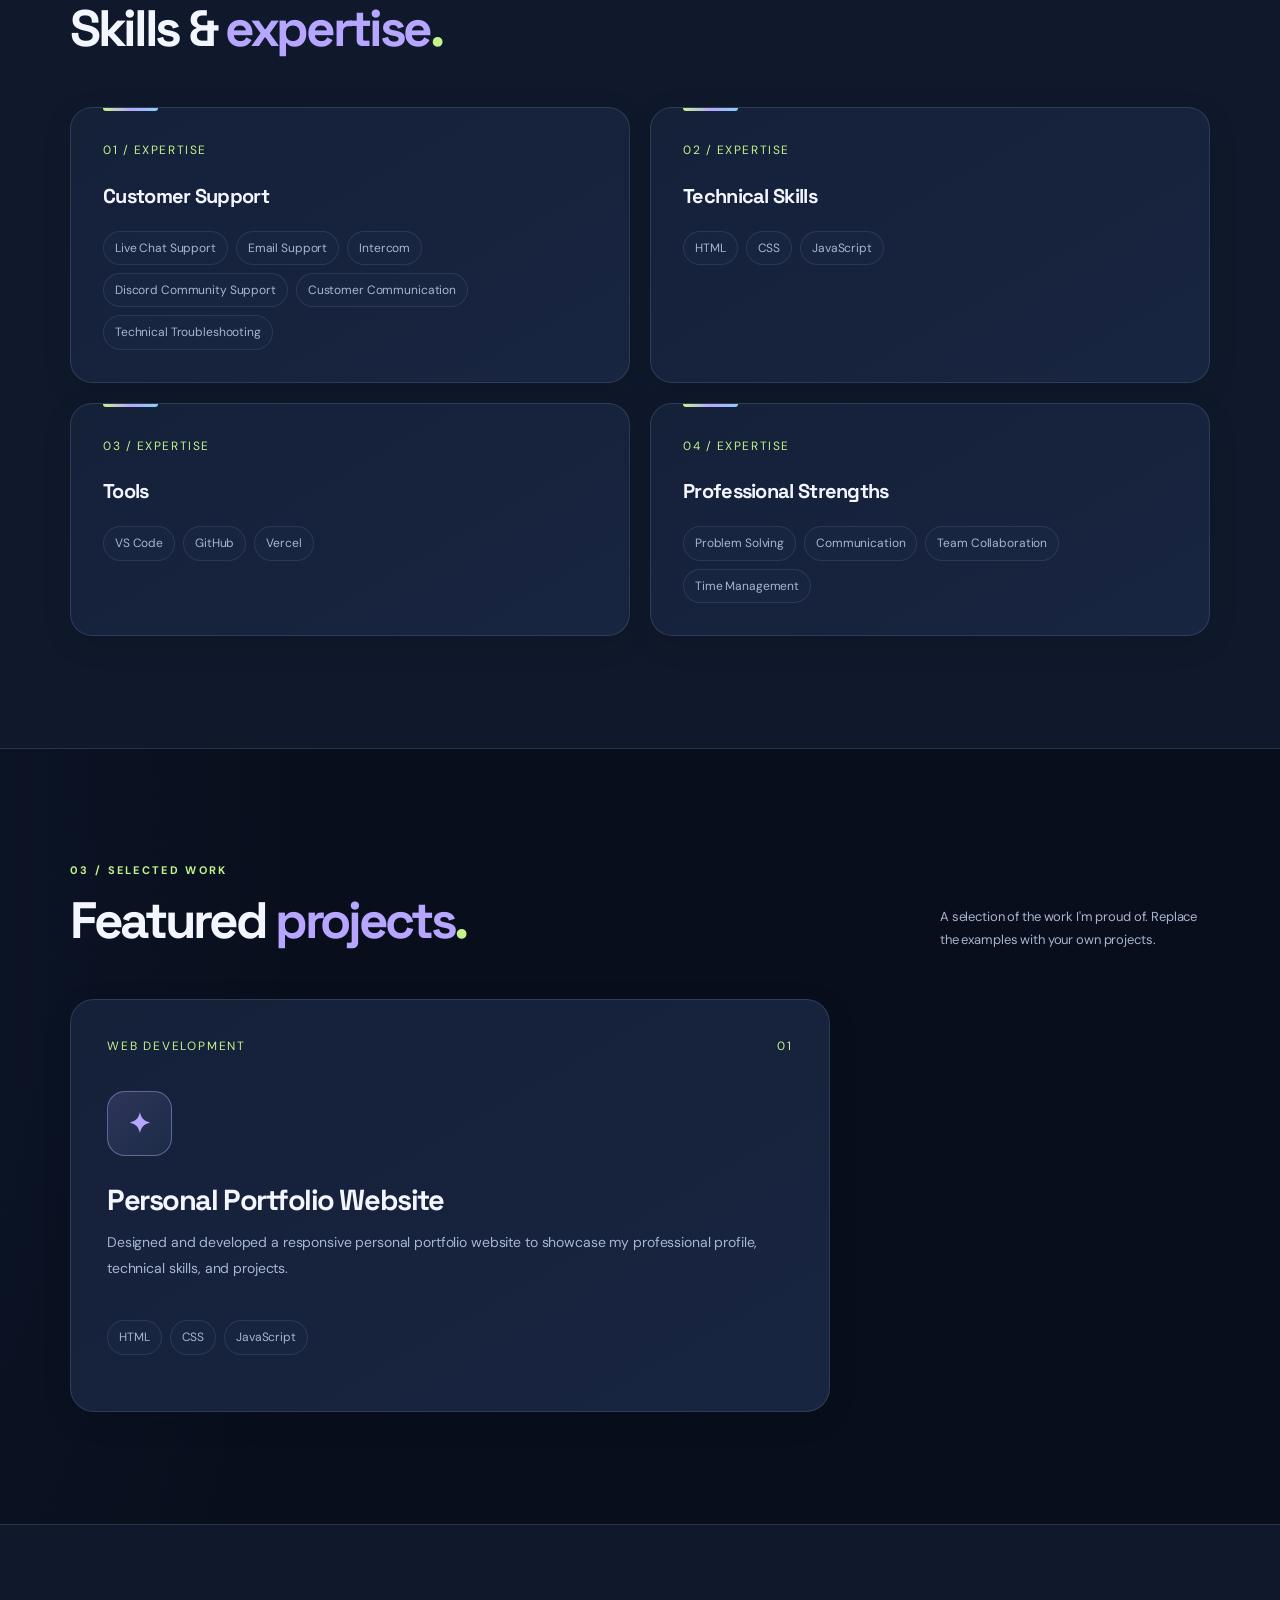
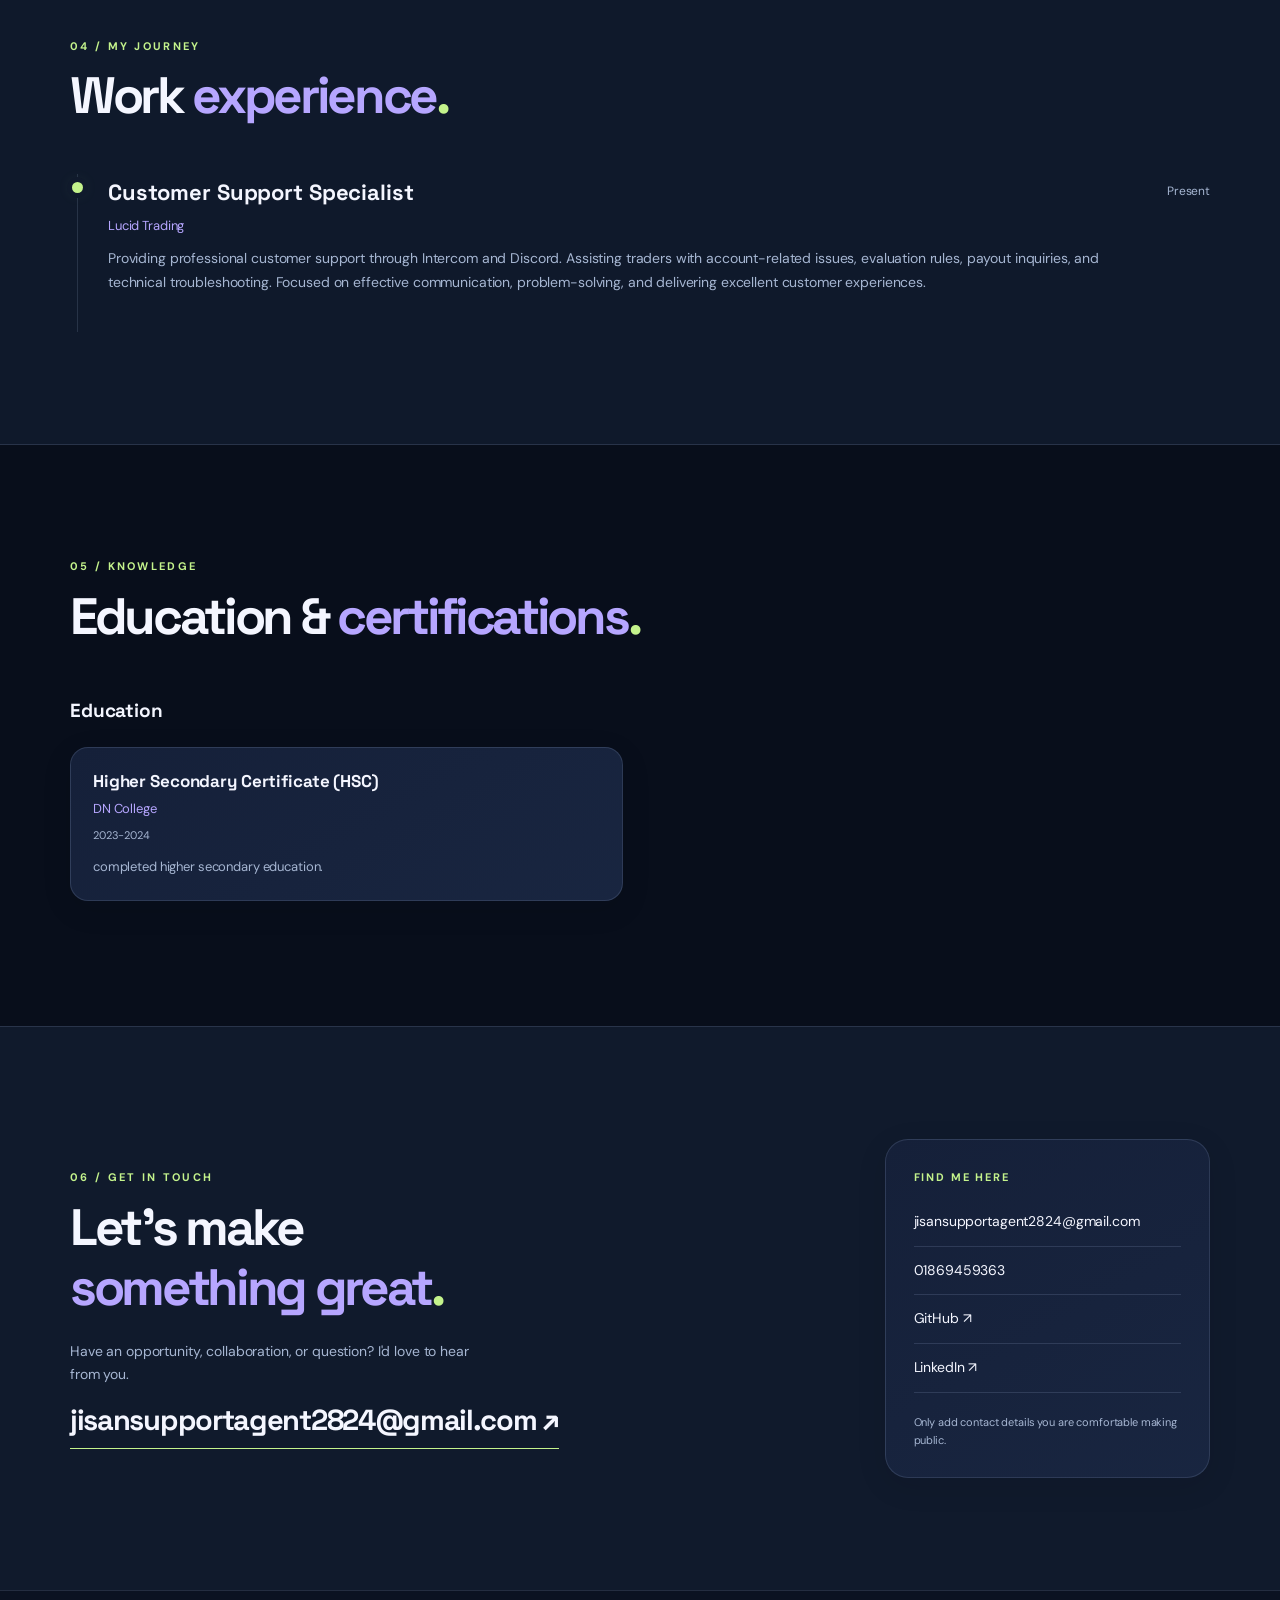
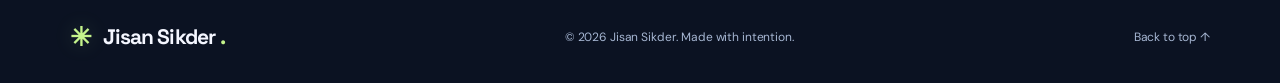
==== commit f794ab4d: "Update meta description in index.html Updated the meta description to provide a more detailed overvi" ====
--- a/index.html
+++ b/index.html
@@ -4,8 +4,14 @@
   <meta charset="UTF-8" />
   <meta name="viewport" content="width=device-width, initial-scale=1" />
   <meta name="theme-color" content="#0b1020" />
-  <meta name="description" content="Personal portfolio — about, skills, projects and experience." />
-  <title>My Portfolio</title>
+ 
+<meta name="description" content="Jisan Sikder is a Customer Support Specialist and Web Development Enthusiast based in Dhaka, Bangladesh. Explore his skills, experience, and projects.">
+
+  <title>Jisan Sikder | Customer Support Specialist</title>
+<link rel="icon" type="image/svg+xml" href="favicon.svg">
+  
+<link rel="canonical" href="https://myportfoliovercelready.vercel.app/">
+
   <link rel="stylesheet" href="style.css" />
   <link rel="stylesheet" href="premium-overrides.css">
   <script src="data.js"></script>
